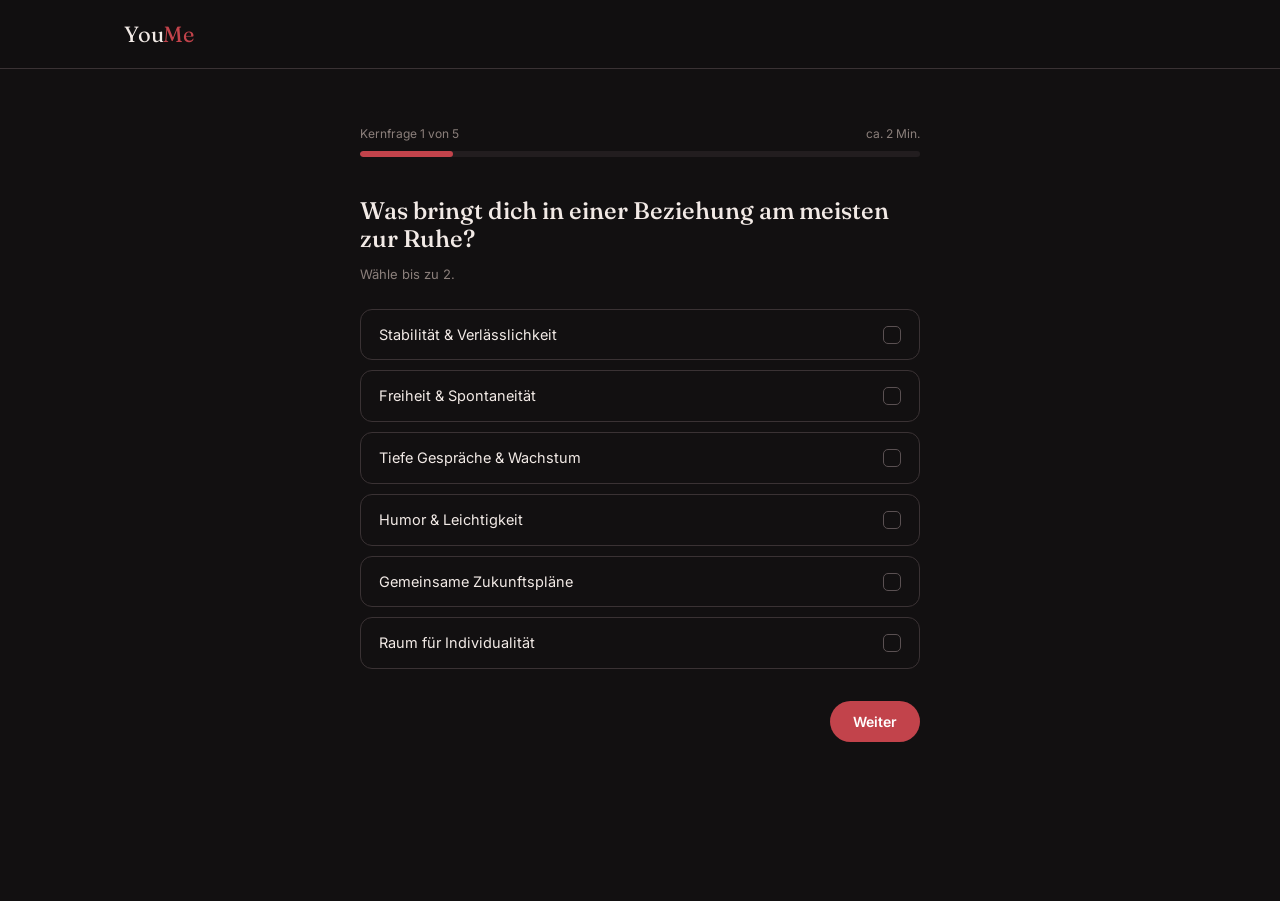
==== quiz.html @ bf7ffea5 "Add files via upload Website hinzugefügt" ====
<!DOCTYPE html>
<html lang="de">
<head>
<meta charset="UTF-8">
<meta name="viewport" content="width=device-width, initial-scale=1.0">
<title>Werte-Quiz – YouMe</title>
<link rel="stylesheet" href="styles.css">
</head>
<body>

<nav class="nav">
  <div class="wrap">
    <a href="index.html" class="nav-logo">You<span>Me</span></a>
  </div>
</nav>

<div class="quiz-shell">
  <div class="quiz-card">

    <div class="quiz-progress-label">
      <span>Kernfrage <span class="current">1</span> von 5</span>
      <span>ca. 2 Min.</span>
    </div>
    <div class="progress-track"><div class="progress-fill"></div></div>

    <div class="quiz-step active" data-step="q1">
      <h2>Was bringt dich in einer Beziehung am meisten zur Ruhe?</h2>
      <p class="quiz-hint">Wähle bis zu 2.</p>
      <div class="options" data-max="2">
        <div class="option" data-value="stabilitaet"><span>Stabilität & Verlässlichkeit</span><span class="box"></span></div>
        <div class="option" data-value="freiheit"><span>Freiheit & Spontaneität</span><span class="box"></span></div>
        <div class="option" data-value="gespraeche"><span>Tiefe Gespräche & Wachstum</span><span class="box"></span></div>
        <div class="option" data-value="humor"><span>Humor & Leichtigkeit</span><span class="box"></span></div>
        <div class="option" data-value="zukunft"><span>Gemeinsame Zukunftspläne</span><span class="box"></span></div>
        <div class="option" data-value="individualitaet"><span>Raum für Individualität</span><span class="box"></span></div>
      </div>
      <div class="quiz-actions">
        <span></span>
        <button class="btn btn-accent" onclick="nextStep()">Weiter</button>
      </div>
    </div>

    <div class="quiz-step" data-step="q2">
      <h2>Wie gehst du am liebsten in einen Streit — und wieder raus?</h2>
      <p class="quiz-hint">Wähle bis zu 2.</p>
      <div class="options" data-max="2">
        <div class="option" data-value="direkt"><span>Direkt ansprechen, sofort klären</span><span class="box"></span></div>
        <div class="option" data-value="abstand"><span>Erst kurz Abstand, dann reden</span><span class="box"></span></div>
        <div class="option" data-value="humor2"><span>Mit Humor die Spannung lösen</span><span class="box"></span></div>
        <div class="option" data-value="schriftlich"><span>Gedanken erst aufschreiben</span><span class="box"></span></div>
      </div>
      <div class="quiz-actions">
        <button class="btn btn-ghost" onclick="prevStep()">Zurück</button>
        <button class="btn btn-accent" onclick="nextStep()">Weiter</button>
      </div>
    </div>

    <div class="quiz-step" data-step="q3">
      <h2>Wie sehr lädst du dich in Gesellschaft von anderen auf?</h2>
      <p class="quiz-hint">Wähle die Aussage, die am ehesten passt.</p>
      <div class="options" data-max="1">
        <div class="option" data-value="allein"><span>Ich brauche viel Zeit allein</span><span class="box"></span></div>
        <div class="option" data-value="mix"><span>Ein gesunder Mix aus beidem</span><span class="box"></span></div>
        <div class="option" data-value="gesellschaft"><span>Ich blühe in Gesellschaft auf</span><span class="box"></span></div>
      </div>
      <div class="quiz-actions">
        <button class="btn btn-ghost" onclick="prevStep()">Zurück</button>
        <button class="btn btn-accent" onclick="nextStep()">Weiter</button>
      </div>
    </div>

    <div class="quiz-step" data-step="q4">
      <h2>Was soll dein:e Wunschpartner:in auf jeden Fall mitbringen?</h2>
      <p class="quiz-hint">Wähle bis zu 2.</p>
      <div class="options" data-max="2">
        <div class="option" data-value="bodenstaendig"><span>Bodenständig & verlässlich</span><span class="box"></span></div>
        <div class="option" data-value="abenteuerlustig"><span>Abenteuerlustig & spontan</span><span class="box"></span></div>
        <div class="option" data-value="reflektiert"><span>Nachdenklich & reflektiert</span><span class="box"></span></div>
        <div class="option" data-value="verspielt"><span>Verspielt & humorvoll</span><span class="box"></span></div>
        <div class="option" data-value="zielstrebig"><span>Zielstrebig, klare Vorstellungen</span><span class="box"></span></div>
      </div>
      <div class="quiz-actions">
        <button class="btn btn-ghost" onclick="prevStep()">Zurück</button>
        <button class="btn btn-accent" onclick="nextStep()">Weiter</button>
      </div>
    </div>

    <div class="quiz-step" data-step="q5">
      <h2>Was ist dein größtes Zukunfts-Ziel gerade?</h2>
      <p class="quiz-hint">Wähle bis zu 2.</p>
      <div class="options" data-max="2">
        <div class="option" data-value="karriere"><span>Beruflich wachsen</span><span class="box"></span></div>
        <div class="option" data-value="familie"><span>Familie gründen</span><span class="box"></span></div>
        <div class="option" data-value="reisen"><span>Die Welt sehen</span><span class="box"></span></div>
        <div class="option" data-value="ruhe"><span>Innere Ruhe finden</span><span class="box"></span></div>
      </div>
      <div class="quiz-actions">
        <button class="btn btn-ghost" onclick="prevStep()">Zurück</button>
        <button class="btn btn-accent" onclick="nextStep()">Fertig</button>
      </div>
    </div>

    <div class="quiz-step" data-step="result">
      <div class="quiz-result">
        <h2>Kern-Fragen geschafft.</h2>
        <p>Als Nächstes geht's an ein paar geführte Prompts und dein Video-Intro — dann steht dein
          Profil. Die restlichen Vertiefungsfragen kannst du dir nach der ersten Nutzungswoche
          freischalten.</p>
        <a href="profil.html" class="btn btn-accent">Zum Profil</a>
      </div>
    </div>

  </div>
</div>

<script src="script.js"></script>
</body>
</html>
---- styles.css ----
@import url('https://fonts.googleapis.com/css2?family=Fraunces:ital,opsz,wght@0,9..144,400;0,9..144,500;0,9..144,600;1,9..144,500&family=Inter:wght@400;500;600;700&display=swap');

:root {
  --bg: #121011;
  --surface: #181516;
  --surface-neutral: #221D1F;
  --surface-warm: #2B1E20;
  --text-primary: #F2EAE6;
  --text-secondary: #B7ACA7;
  --text-muted: #8B7F7B;
  --border: #3A3234;
  --border-muted: #5A5052;
  --accent: #C2434B;
  --accent-soft: rgba(194, 67, 75, 0.12);
  --danger: #E8624A;
  --chip-bg: #F2EAE6;
  --chip-text: #171314;
  --radius: 16px;
  --max-width: 1080px;
}

* { box-sizing: border-box; }

html { scroll-behavior: smooth; }

body {
  margin: 0;
  background: var(--bg);
  color: var(--text-primary);
  font-family: 'Inter', sans-serif;
  line-height: 1.5;
  -webkit-font-smoothing: antialiased;
}

h1, h2, h3, .display {
  font-family: 'Fraunces', serif;
  font-weight: 500;
  line-height: 1.15;
  margin: 0;
}

a { color: inherit; text-decoration: none; }

.wrap { max-width: var(--max-width); margin: 0 auto; padding: 0 24px; }

/* ---------- Nav ---------- */
.nav {
  position: sticky; top: 0; z-index: 50;
  background: rgba(18, 16, 17, 0.85);
  backdrop-filter: blur(10px);
  border-bottom: 1px solid var(--border);
}
.nav .wrap { display: flex; align-items: center; justify-content: space-between; height: 68px; }
.nav-logo { font-family: 'Fraunces', serif; font-size: 22px; letter-spacing: -0.01em; }
.nav-logo span { color: var(--accent); }
.nav-links { display: flex; align-items: center; gap: 28px; font-size: 14px; color: var(--text-secondary); }
.nav-links a:hover { color: var(--text-primary); }
.btn {
  display: inline-flex; align-items: center; justify-content: center;
  padding: 11px 22px; border-radius: 999px; font-size: 14px; font-weight: 600;
  font-family: 'Inter', sans-serif; border: 1px solid transparent; cursor: pointer;
  transition: transform 0.15s ease, opacity 0.15s ease;
}
.btn:hover { transform: translateY(-1px); }
.btn-accent { background: var(--accent); color: #fff; }
.btn-accent:hover { opacity: 0.92; }
.btn-ghost { background: transparent; color: var(--text-primary); border-color: var(--border); }
.btn-ghost:hover { border-color: var(--text-secondary); }
.btn-block { width: 100%; }

/* ---------- Hero ---------- */
.hero { padding: 96px 0 72px; }
.hero-eyebrow {
  display: inline-flex; align-items: center; gap: 8px;
  font-size: 12px; text-transform: uppercase; letter-spacing: 0.14em;
  color: var(--accent); font-weight: 600; margin-bottom: 22px;
}
.hero h1 { font-size: clamp(38px, 6vw, 64px); max-width: 780px; }
.hero h1 em { font-style: italic; color: var(--accent); }
.hero p.lead { font-size: 18px; color: var(--text-secondary); max-width: 520px; margin: 22px 0 34px; }
.hero-ctas { display: flex; gap: 14px; flex-wrap: wrap; margin-bottom: 64px; }

/* Signature: rotating prompt cards */
.prompt-stack { position: relative; height: 220px; max-width: 560px; }
.prompt-card {
  position: absolute; inset: 0;
  background: var(--surface-warm); border: 1px solid var(--border);
  border-radius: var(--radius); padding: 28px 32px;
  display: flex; flex-direction: column; justify-content: center;
  opacity: 0; transform: translateY(10px);
  animation: promptCycle 12s infinite;
}
.prompt-card p { font-family: 'Fraunces', serif; font-style: italic; font-size: 21px; margin: 0 0 14px; }
.prompt-card span { font-size: 12px; text-transform: uppercase; letter-spacing: 0.1em; color: var(--accent); font-weight: 600; }
.prompt-card:nth-child(1) { animation-delay: 0s; }
.prompt-card:nth-child(2) { animation-delay: 4s; }
.prompt-card:nth-child(3) { animation-delay: 8s; }
@keyframes promptCycle {
  0% { opacity: 0; transform: translateY(10px); }
  4% { opacity: 1; transform: translateY(0); }
  29% { opacity: 1; transform: translateY(0); }
  33% { opacity: 0; transform: translateY(-10px); }
  100% { opacity: 0; }
}
@media (prefers-reduced-motion: reduce) {
  .prompt-card { animation: none; opacity: 1; position: relative; margin-bottom: 12px; }
}

/* ---------- Feature grid ---------- */
.section { padding: 72px 0; border-top: 1px solid var(--border); }
.section-head { max-width: 560px; margin-bottom: 48px; }
.section-head .eyebrow { color: var(--accent); font-size: 12px; text-transform: uppercase; letter-spacing: 0.12em; font-weight: 600; }
.section-head h2 { font-size: clamp(28px, 4vw, 38px); margin-top: 10px; }
.section-head p { color: var(--text-secondary); margin-top: 14px; }

.grid-3 { display: grid; grid-template-columns: repeat(3, 1fr); gap: 24px; }
@media (max-width: 860px) { .grid-3 { grid-template-columns: 1fr; } }

.feature-card {
  background: var(--surface); border: 1px solid var(--border); border-radius: var(--radius);
  padding: 28px;
}
.feature-card .num { font-family: 'Fraunces', serif; font-size: 14px; color: var(--accent); margin-bottom: 16px; }
.feature-card h3 { font-size: 19px; margin-bottom: 10px; }
.feature-card p { color: var(--text-secondary); font-size: 14px; margin: 0; }

/* ---------- Auth forms ---------- */
.auth-shell { min-height: calc(100vh - 68px); display: flex; align-items: center; justify-content: center; padding: 48px 24px; }
.auth-card {
  width: 100%; max-width: 420px; background: var(--surface); border: 1px solid var(--border);
  border-radius: var(--radius); padding: 40px 36px;
}
.auth-card h1 { font-size: 26px; margin-bottom: 8px; }
.auth-card .sub { color: var(--text-secondary); font-size: 14px; margin-bottom: 30px; }
.field { margin-bottom: 18px; }
.field label { display: block; font-size: 13px; color: var(--text-secondary); margin-bottom: 6px; }
.field input {
  width: 100%; padding: 12px 14px; border-radius: 10px; border: 1px solid var(--border);
  background: rgba(255,255,255,0.03); color: var(--text-primary); font-family: 'Inter', sans-serif; font-size: 14px;
}
.field input:focus { outline: 2px solid var(--accent); outline-offset: 1px; border-color: var(--accent); }
.check-row { display: flex; align-items: flex-start; gap: 10px; font-size: 12.5px; color: var(--text-secondary); margin: 20px 0; }
.check-row input { margin-top: 3px; }
.auth-foot { text-align: center; font-size: 13px; color: var(--text-secondary); margin-top: 22px; }
.error-msg { color: var(--danger); font-size: 12.5px; margin-top: 6px; display: none; }
.field.invalid input { border-color: var(--danger); }
.field.invalid .error-msg { display: block; }

/* ---------- Quiz ---------- */
.quiz-shell { min-height: calc(100vh - 68px); padding: 56px 24px 80px; }
.quiz-card { max-width: 560px; margin: 0 auto; }
.quiz-progress-label { display: flex; justify-content: space-between; font-size: 12px; color: var(--text-muted); margin-bottom: 8px; }
.progress-track { height: 6px; background: var(--surface-neutral); border-radius: 999px; overflow: hidden; margin-bottom: 40px; }
.progress-fill { height: 100%; background: var(--accent); border-radius: 999px; transition: width 0.3s ease; width: 10%; }
.quiz-step { display: none; }
.quiz-step.active { display: block; animation: fadeIn 0.25s ease; }
@keyframes fadeIn { from { opacity: 0; transform: translateY(6px);} to { opacity: 1; transform: translateY(0);} }
.quiz-step h2 { font-size: 24px; margin-bottom: 8px; }
.quiz-hint { color: var(--text-muted); font-size: 13px; margin-bottom: 24px; }
.options { display: flex; flex-direction: column; gap: 10px; margin-bottom: 32px; }
.option {
  display: flex; align-items: center; justify-content: space-between;
  padding: 14px 18px; border-radius: 12px; border: 1px solid var(--border);
  cursor: pointer; font-size: 14.5px; background: transparent;
}
.option.selected { border-color: var(--accent); background: var(--accent-soft); }
.option .box { width: 18px; height: 18px; border-radius: 5px; border: 1px solid var(--border-muted); flex-shrink: 0; display: flex; align-items: center; justify-content: center; }
.option.selected .box { background: var(--accent); border-color: var(--accent); }
.quiz-actions { display: flex; justify-content: space-between; gap: 12px; }
.quiz-result { text-align: center; }
.quiz-result h2 { font-size: 30px; margin-bottom: 14px; }
.quiz-result p { color: var(--text-secondary); max-width: 420px; margin: 0 auto 30px; }

/* ---------- Profile ---------- */
.profile-shell { padding: 48px 24px 80px; }
.profile-card { max-width: 400px; margin: 0 auto; background: var(--surface); border: 1px solid var(--border); border-radius: 24px; overflow: hidden; }
.profile-photo {
  height: 320px; background: linear-gradient(160deg, #1c1718, #241c1d);
  display: flex; align-items: flex-end; padding: 20px; position: relative;
}
.profile-photo .badge { position: absolute; top: 16px; left: 16px; background: rgba(0,0,0,0.5); color: #fff; font-size: 11px; padding: 5px 10px; border-radius: 999px; }
.profile-photo .name { font-size: 26px; }
.profile-photo .loc { color: var(--text-secondary); font-size: 13px; margin-top: 4px; }
.profile-body { padding: 24px; }
.profile-prompt { background: var(--surface-warm); border-radius: 14px; padding: 18px 20px; margin-bottom: 22px; }
.profile-prompt .label { font-size: 10px; text-transform: uppercase; letter-spacing: 0.08em; color: var(--accent); font-weight: 600; }
.profile-prompt p { font-family: 'Fraunces', serif; font-style: italic; font-size: 17px; margin-top: 6px; }
.trait-row { margin-bottom: 12px; }
.trait-row .label { display: flex; justify-content: space-between; font-size: 12.5px; color: var(--text-secondary); margin-bottom: 5px; }
.trait-bar { height: 6px; background: var(--surface-neutral); border-radius: 999px; overflow: hidden; }
.trait-bar span { display: block; height: 100%; background: var(--accent); border-radius: 999px; }
.tags { display: flex; flex-wrap: wrap; gap: 8px; margin-top: 18px; }
.tag { background: var(--surface-warm); color: var(--accent); font-size: 12px; font-weight: 600; padding: 6px 12px; border-radius: 999px; }

/* ---------- Legal pages ---------- */
.legal-shell { padding: 56px 24px 80px; }
.legal-card { max-width: 720px; margin: 0 auto; }
.legal-card h1 { font-size: 32px; margin-bottom: 18px; }
.legal-notice {
  background: var(--surface-warm); border: 1px solid var(--border); border-radius: 12px;
  padding: 16px 20px; font-size: 13px; color: var(--text-secondary); margin-bottom: 36px;
}
.legal-card h2 { font-size: 18px; margin: 32px 0 10px; }
.legal-card p, .legal-card li { color: var(--text-secondary); font-size: 14.5px; line-height: 1.7; }

/* ---------- Footer ---------- */
footer { border-top: 1px solid var(--border); padding: 40px 0; }
footer .wrap { display: flex; flex-wrap: wrap; justify-content: space-between; gap: 20px; align-items: center; }
footer .links { display: flex; gap: 22px; font-size: 13px; color: var(--text-muted); }
footer .links a:hover { color: var(--text-primary); }
footer .copy { font-size: 13px; color: var(--text-muted); }
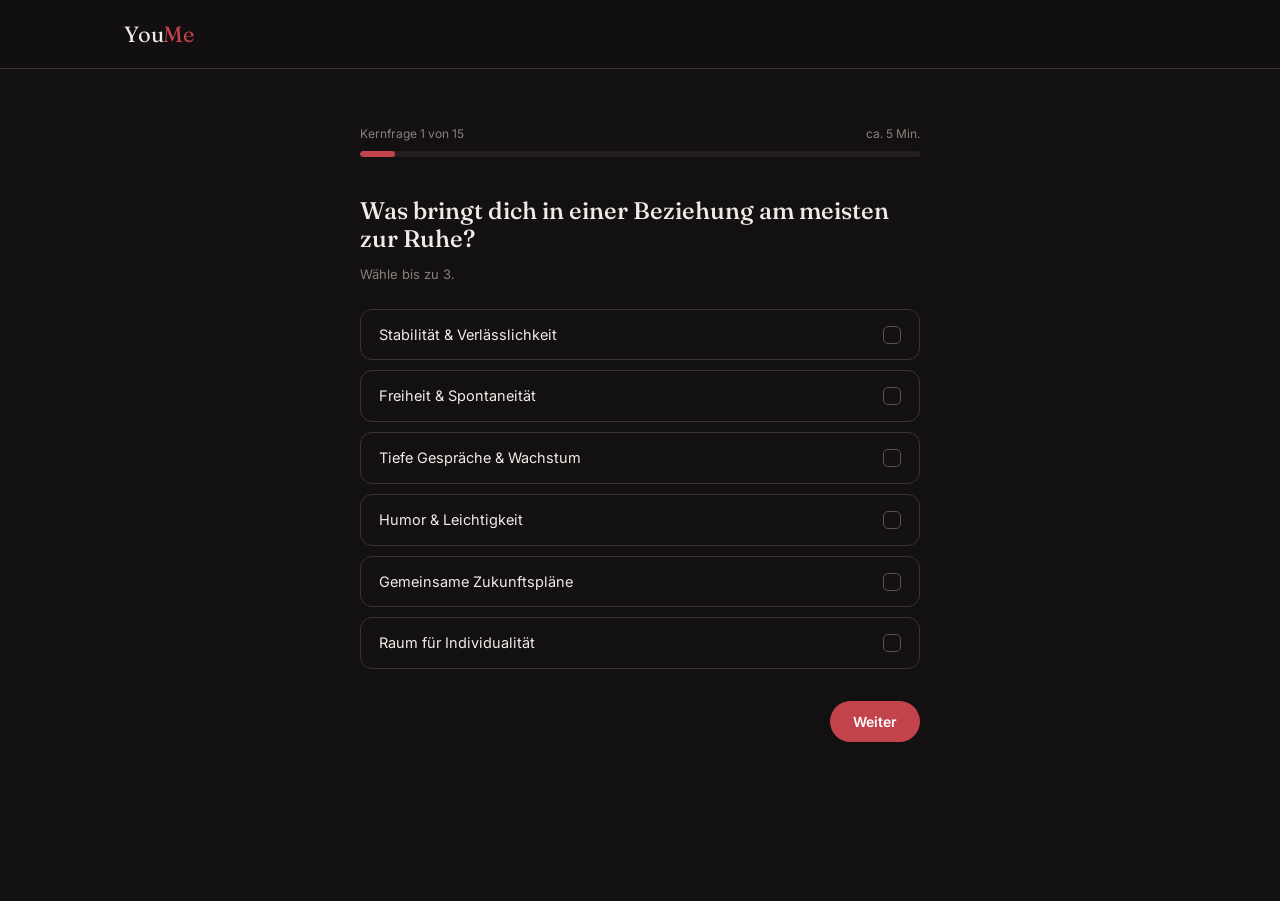
==== commit 1bc97548: "Add files via upload Website Version 02" ====
--- a/quiz.html
+++ b/quiz.html
@@ -18,15 +18,16 @@
   <div class="quiz-card">
 
     <div class="quiz-progress-label">
-      <span>Kernfrage <span class="current">1</span> von 5</span>
-      <span>ca. 2 Min.</span>
+      <span>Kernfrage <span class="current">1</span> von 15</span>
+      <span>ca. 5 Min.</span>
     </div>
     <div class="progress-track"><div class="progress-fill"></div></div>
 
+    <!-- Werte & Lebensziele -->
     <div class="quiz-step active" data-step="q1">
       <h2>Was bringt dich in einer Beziehung am meisten zur Ruhe?</h2>
-      <p class="quiz-hint">Wähle bis zu 2.</p>
-      <div class="options" data-max="2">
+      <p class="quiz-hint">Wähle bis zu 3.</p>
+      <div class="options" data-max="3">
         <div class="option" data-value="stabilitaet"><span>Stabilität & Verlässlichkeit</span><span class="box"></span></div>
         <div class="option" data-value="freiheit"><span>Freiheit & Spontaneität</span><span class="box"></span></div>
         <div class="option" data-value="gespraeche"><span>Tiefe Gespräche & Wachstum</span><span class="box"></span></div>
@@ -34,78 +35,185 @@
         <div class="option" data-value="zukunft"><span>Gemeinsame Zukunftspläne</span><span class="box"></span></div>
         <div class="option" data-value="individualitaet"><span>Raum für Individualität</span><span class="box"></span></div>
       </div>
-      <div class="quiz-actions">
-        <span></span>
-        <button class="btn btn-accent" onclick="nextStep()">Weiter</button>
-      </div>
+      <div class="quiz-actions"><span></span><button class="btn btn-accent" onclick="nextStep()">Weiter</button></div>
     </div>
 
     <div class="quiz-step" data-step="q2">
-      <h2>Wie gehst du am liebsten in einen Streit — und wieder raus?</h2>
-      <p class="quiz-hint">Wähle bis zu 2.</p>
-      <div class="options" data-max="2">
-        <div class="option" data-value="direkt"><span>Direkt ansprechen, sofort klären</span><span class="box"></span></div>
-        <div class="option" data-value="abstand"><span>Erst kurz Abstand, dann reden</span><span class="box"></span></div>
-        <div class="option" data-value="humor2"><span>Mit Humor die Spannung lösen</span><span class="box"></span></div>
-        <div class="option" data-value="schriftlich"><span>Gedanken erst aufschreiben</span><span class="box"></span></div>
-      </div>
-      <div class="quiz-actions">
-        <button class="btn btn-ghost" onclick="prevStep()">Zurück</button>
-        <button class="btn btn-accent" onclick="nextStep()">Weiter</button>
-      </div>
+      <h2>Was ist dein größtes Zukunfts-Ziel gerade?</h2>
+      <p class="quiz-hint">Wähle bis zu 3.</p>
+      <div class="options" data-max="3">
+        <div class="option" data-value="karriere"><span>Beruflich wachsen</span><span class="box"></span></div>
+        <div class="option" data-value="familie"><span>Familie gründen</span><span class="box"></span></div>
+        <div class="option" data-value="reisen"><span>Die Welt sehen</span><span class="box"></span></div>
+        <div class="option" data-value="ruhe"><span>Innere Ruhe finden</span><span class="box"></span></div>
+      </div>
+      <div class="quiz-actions"><button class="btn btn-ghost" onclick="prevStep()">Zurück</button><button class="btn btn-accent" onclick="nextStep()">Weiter</button></div>
     </div>
 
     <div class="quiz-step" data-step="q3">
-      <h2>Wie sehr lädst du dich in Gesellschaft von anderen auf?</h2>
-      <p class="quiz-hint">Wähle die Aussage, die am ehesten passt.</p>
-      <div class="options" data-max="1">
-        <div class="option" data-value="allein"><span>Ich brauche viel Zeit allein</span><span class="box"></span></div>
-        <div class="option" data-value="mix"><span>Ein gesunder Mix aus beidem</span><span class="box"></span></div>
-        <div class="option" data-value="gesellschaft"><span>Ich blühe in Gesellschaft auf</span><span class="box"></span></div>
-      </div>
-      <div class="quiz-actions">
-        <button class="btn btn-ghost" onclick="prevStep()">Zurück</button>
-        <button class="btn btn-accent" onclick="nextStep()">Weiter</button>
-      </div>
-    </div>
-
+      <h2>Wie wichtig ist dir ein gemeinsamer Kinderwunsch?</h2>
+      <p class="quiz-hint">Wähle die Aussage, die am ehesten passt.</p>
+      <div class="options" data-max="1">
+        <div class="option" data-value="ja"><span>Ja, klar — das ist mir wichtig</span><span class="box"></span></div>
+        <div class="option" data-value="vielleicht"><span>Vielleicht später, noch offen</span><span class="box"></span></div>
+        <div class="option" data-value="eher_nicht"><span>Eher nicht</span><span class="box"></span></div>
+        <div class="option" data-value="offen"><span>Völlig offen, kein Muss</span><span class="box"></span></div>
+      </div>
+      <div class="quiz-actions"><button class="btn btn-ghost" onclick="prevStep()">Zurück</button><button class="btn btn-accent" onclick="nextStep()">Weiter</button></div>
+    </div>
+
+    <!-- Bindungsstil & Nähe -->
     <div class="quiz-step" data-step="q4">
+      <h2>Wie viel Nähe brauchst du im Alltag einer Beziehung?</h2>
+      <p class="quiz-hint">Wähle die Aussage, die am ehesten passt.</p>
+      <div class="options" data-max="1">
+        <div class="option" data-value="viel_zeit"><span>Viel gemeinsame Zeit</span><span class="box"></span></div>
+        <div class="option" data-value="ausgewogen"><span>Ein ausgewogener Mix</span><span class="box"></span></div>
+        <div class="option" data-value="freiraum"><span>Viel eigener Freiraum</span><span class="box"></span></div>
+      </div>
+      <div class="quiz-actions"><button class="btn btn-ghost" onclick="prevStep()">Zurück</button><button class="btn btn-accent" onclick="nextStep()">Weiter</button></div>
+    </div>
+
+    <div class="quiz-step" data-step="q5">
+      <h2>Was gibt dir am meisten Sicherheit in einer Beziehung?</h2>
+      <p class="quiz-hint">Wähle bis zu 3.</p>
+      <div class="options" data-max="3">
+        <div class="option" data-value="ehrlichkeit"><span>Ehrlichkeit, auch bei Unangenehmem</span><span class="box"></span></div>
+        <div class="option" data-value="verlaesslichkeit"><span>Verlässliche Absprachen</span><span class="box"></span></div>
+        <div class="option" data-value="naehe2"><span>Körperliche Nähe</span><span class="box"></span></div>
+        <div class="option" data-value="worte"><span>Worte der Bestätigung</span><span class="box"></span></div>
+      </div>
+      <div class="quiz-actions"><button class="btn btn-ghost" onclick="prevStep()">Zurück</button><button class="btn btn-accent" onclick="nextStep()">Weiter</button></div>
+    </div>
+
+    <div class="quiz-step" data-step="q6">
       <h2>Was soll dein:e Wunschpartner:in auf jeden Fall mitbringen?</h2>
-      <p class="quiz-hint">Wähle bis zu 2.</p>
-      <div class="options" data-max="2">
+      <p class="quiz-hint">Wähle bis zu 3.</p>
+      <div class="options" data-max="3">
         <div class="option" data-value="bodenstaendig"><span>Bodenständig & verlässlich</span><span class="box"></span></div>
         <div class="option" data-value="abenteuerlustig"><span>Abenteuerlustig & spontan</span><span class="box"></span></div>
         <div class="option" data-value="reflektiert"><span>Nachdenklich & reflektiert</span><span class="box"></span></div>
         <div class="option" data-value="verspielt"><span>Verspielt & humorvoll</span><span class="box"></span></div>
         <div class="option" data-value="zielstrebig"><span>Zielstrebig, klare Vorstellungen</span><span class="box"></span></div>
       </div>
-      <div class="quiz-actions">
-        <button class="btn btn-ghost" onclick="prevStep()">Zurück</button>
-        <button class="btn btn-accent" onclick="nextStep()">Weiter</button>
-      </div>
-    </div>
-
-    <div class="quiz-step" data-step="q5">
-      <h2>Was ist dein größtes Zukunfts-Ziel gerade?</h2>
-      <p class="quiz-hint">Wähle bis zu 2.</p>
-      <div class="options" data-max="2">
-        <div class="option" data-value="karriere"><span>Beruflich wachsen</span><span class="box"></span></div>
-        <div class="option" data-value="familie"><span>Familie gründen</span><span class="box"></span></div>
-        <div class="option" data-value="reisen"><span>Die Welt sehen</span><span class="box"></span></div>
-        <div class="option" data-value="ruhe"><span>Innere Ruhe finden</span><span class="box"></span></div>
-      </div>
-      <div class="quiz-actions">
-        <button class="btn btn-ghost" onclick="prevStep()">Zurück</button>
-        <button class="btn btn-accent" onclick="nextStep()">Fertig</button>
-      </div>
+      <div class="quiz-actions"><button class="btn btn-ghost" onclick="prevStep()">Zurück</button><button class="btn btn-accent" onclick="nextStep()">Weiter</button></div>
+    </div>
+
+    <!-- Alltag & Lebensstil -->
+    <div class="quiz-step" data-step="q7">
+      <h2>Wie sieht dein Ideal-Wochenende aus?</h2>
+      <p class="quiz-hint">Wähle bis zu 3.</p>
+      <div class="options" data-max="3">
+        <div class="option" data-value="natur"><span>Raus in die Natur</span><span class="box"></span></div>
+        <div class="option" data-value="ausgehen"><span>Ausgehen, Leute treffen</span><span class="box"></span></div>
+        <div class="option" data-value="couch"><span>Couch, Film, Ruhe</span><span class="box"></span></div>
+        <div class="option" data-value="projekt"><span>An einem Projekt arbeiten</span><span class="box"></span></div>
+      </div>
+      <div class="quiz-actions"><button class="btn btn-ghost" onclick="prevStep()">Zurück</button><button class="btn btn-accent" onclick="nextStep()">Weiter</button></div>
+    </div>
+
+    <div class="quiz-step" data-step="q8">
+      <h2>Planst du lieber im Voraus oder eher spontan?</h2>
+      <p class="quiz-hint">Wähle die Aussage, die am ehesten passt.</p>
+      <div class="options" data-max="1">
+        <div class="option" data-value="plane"><span>Plane lieber im Voraus</span><span class="box"></span></div>
+        <div class="option" data-value="mix2"><span>Mix aus beidem</span><span class="box"></span></div>
+        <div class="option" data-value="spontan"><span>Bin spontan</span><span class="box"></span></div>
+      </div>
+      <div class="quiz-actions"><button class="btn btn-ghost" onclick="prevStep()">Zurück</button><button class="btn btn-accent" onclick="nextStep()">Weiter</button></div>
+    </div>
+
+    <div class="quiz-step" data-step="q9">
+      <h2>Wie wichtig ist dir ein gesunder Lebensstil (Sport, Ernährung)?</h2>
+      <p class="quiz-hint">Wähle die Aussage, die am ehesten passt.</p>
+      <div class="options" data-max="1">
+        <div class="option" data-value="sehr"><span>Sehr wichtig, fester Bestandteil</span><span class="box"></span></div>
+        <div class="option" data-value="etwas"><span>Ganz gut, aber kein Muss</span><span class="box"></span></div>
+        <div class="option" data-value="unwichtig"><span>Eher unwichtig</span><span class="box"></span></div>
+      </div>
+      <div class="quiz-actions"><button class="btn btn-ghost" onclick="prevStep()">Zurück</button><button class="btn btn-accent" onclick="nextStep()">Weiter</button></div>
+    </div>
+
+    <!-- Kommunikation & Konflikt -->
+    <div class="quiz-step" data-step="q10">
+      <h2>Wie gehst du am liebsten in einen Streit — und wieder raus?</h2>
+      <p class="quiz-hint">Wähle bis zu 3.</p>
+      <div class="options" data-max="3">
+        <div class="option" data-value="direkt"><span>Direkt ansprechen, sofort klären</span><span class="box"></span></div>
+        <div class="option" data-value="abstand"><span>Erst kurz Abstand, dann reden</span><span class="box"></span></div>
+        <div class="option" data-value="humor2"><span>Mit Humor die Spannung lösen</span><span class="box"></span></div>
+        <div class="option" data-value="schriftlich"><span>Gedanken erst aufschreiben</span><span class="box"></span></div>
+      </div>
+      <div class="quiz-actions"><button class="btn btn-ghost" onclick="prevStep()">Zurück</button><button class="btn btn-accent" onclick="nextStep()">Weiter</button></div>
+    </div>
+
+    <div class="quiz-step" data-step="q11">
+      <h2>Wie zeigst du am liebsten Zuneigung?</h2>
+      <p class="quiz-hint">Wähle bis zu 3.</p>
+      <div class="options" data-max="3">
+        <div class="option" data-value="worte2"><span>Liebevolle Worte</span><span class="box"></span></div>
+        <div class="option" data-value="taten"><span>Kleine Taten & Gesten</span><span class="box"></span></div>
+        <div class="option" data-value="zeit"><span>Gemeinsame Zeit</span><span class="box"></span></div>
+        <div class="option" data-value="beruehrung"><span>Körperliche Nähe</span><span class="box"></span></div>
+        <div class="option" data-value="geschenke"><span>Kleine Geschenke</span><span class="box"></span></div>
+      </div>
+      <div class="quiz-actions"><button class="btn btn-ghost" onclick="prevStep()">Zurück</button><button class="btn btn-accent" onclick="nextStep()">Weiter</button></div>
+    </div>
+
+    <div class="quiz-step" data-step="q12">
+      <h2>Wie offen gehst du mit Gefühlen um?</h2>
+      <p class="quiz-hint">Wähle die Aussage, die am ehesten passt.</p>
+      <div class="options" data-max="1">
+        <div class="option" data-value="sehr_offen"><span>Sehr offen, spreche vieles direkt an</span><span class="box"></span></div>
+        <div class="option" data-value="teils"><span>Kommt auf die Situation an</span><span class="box"></span></div>
+        <div class="option" data-value="zurueckhaltend"><span>Eher zurückhaltend</span><span class="box"></span></div>
+      </div>
+      <div class="quiz-actions"><button class="btn btn-ghost" onclick="prevStep()">Zurück</button><button class="btn btn-accent" onclick="nextStep()">Weiter</button></div>
+    </div>
+
+    <!-- Freizeit & Soziales -->
+    <div class="quiz-step" data-step="q13">
+      <h2>Wie sehr lädst du dich in Gesellschaft von anderen auf?</h2>
+      <p class="quiz-hint">Wähle die Aussage, die am ehesten passt.</p>
+      <div class="options" data-max="1">
+        <div class="option" data-value="allein"><span>Ich brauche viel Zeit allein</span><span class="box"></span></div>
+        <div class="option" data-value="mix"><span>Ein gesunder Mix aus beidem</span><span class="box"></span></div>
+        <div class="option" data-value="gesellschaft"><span>Ich blühe in Gesellschaft auf</span><span class="box"></span></div>
+      </div>
+      <div class="quiz-actions"><button class="btn btn-ghost" onclick="prevStep()">Zurück</button><button class="btn btn-accent" onclick="nextStep()">Weiter</button></div>
+    </div>
+
+    <div class="quiz-step" data-step="q14">
+      <h2>Was machst du am liebsten in deiner Freizeit?</h2>
+      <p class="quiz-hint">Wähle bis zu 3.</p>
+      <div class="options" data-max="3">
+        <div class="option" data-value="sport2"><span>Sport & Bewegung</span><span class="box"></span></div>
+        <div class="option" data-value="kultur"><span>Kunst, Musik, Kultur</span><span class="box"></span></div>
+        <div class="option" data-value="kochen2"><span>Kochen & Genießen</span><span class="box"></span></div>
+        <div class="option" data-value="lesen2"><span>Lesen & Ruhe</span><span class="box"></span></div>
+        <div class="option" data-value="reisen2"><span>Reisen & Entdecken</span><span class="box"></span></div>
+      </div>
+      <div class="quiz-actions"><button class="btn btn-ghost" onclick="prevStep()">Zurück</button><button class="btn btn-accent" onclick="nextStep()">Weiter</button></div>
+    </div>
+
+    <div class="quiz-step" data-step="q15">
+      <h2>Was ist dir wichtiger: viele Freundschaften oder Zweisamkeit?</h2>
+      <p class="quiz-hint">Wähle die Aussage, die am ehesten passt.</p>
+      <div class="options" data-max="1">
+        <div class="option" data-value="freunde"><span>Ein großer, aktiver Freundeskreis</span><span class="box"></span></div>
+        <div class="option" data-value="beides2"><span>Beides gleich wichtig</span><span class="box"></span></div>
+        <div class="option" data-value="zweisamkeit"><span>Wenige, enge Menschen reichen</span><span class="box"></span></div>
+      </div>
+      <div class="quiz-actions"><button class="btn btn-ghost" onclick="prevStep()">Zurück</button><button class="btn btn-accent" onclick="nextStep()">Fertig</button></div>
     </div>
 
     <div class="quiz-step" data-step="result">
       <div class="quiz-result">
-        <h2>Kern-Fragen geschafft.</h2>
+        <h2>Alle 15 Kernfragen geschafft.</h2>
         <p>Als Nächstes geht's an ein paar geführte Prompts und dein Video-Intro — dann steht dein
-          Profil. Die restlichen Vertiefungsfragen kannst du dir nach der ersten Nutzungswoche
-          freischalten.</p>
+          Profil. Nach der ersten Nutzungswoche schalten wir dir außerdem 25 optionale
+          Vertiefungsfragen frei (Intimität, Gewohnheiten, Vorlieben) — die machen deinen
+          Kompatibilitäts-Score mit der Zeit noch genauer, sind aber komplett freiwillig.</p>
         <a href="profil.html" class="btn btn-accent">Zum Profil</a>
       </div>
     </div>
--- a/styles.css
+++ b/styles.css
@@ -192,6 +192,49 @@
 .tags { display: flex; flex-wrap: wrap; gap: 8px; margin-top: 18px; }
 .tag { background: var(--surface-warm); color: var(--accent); font-size: 12px; font-weight: 600; padding: 6px 12px; border-radius: 999px; }
 
+.thumb-row { display: flex; gap: 6px; padding: 10px 24px 0; }
+.thumb { flex: 1; aspect-ratio: 1; border-radius: 10px; cursor: pointer; opacity: 0.85; transition: opacity 0.15s ease; }
+.thumb:hover { opacity: 1; }
+.thumb-1 { background: linear-gradient(150deg, #2b1e20, #442a2d); }
+.thumb-2 { background: linear-gradient(150deg, #1c2420, #2a3d34); }
+.thumb-3 { background: linear-gradient(150deg, #241c2e, #3a2d4a); }
+.thumb-4 { background: linear-gradient(150deg, #2e241c, #4a3a2a); }
+.thumb-5 { background: linear-gradient(150deg, #1c1f2e, #2a324a); }
+
+.video-placeholder {
+  height: 160px; border-radius: 14px; background: linear-gradient(160deg, #1c1718, #241c1d);
+  display: flex; flex-direction: column; align-items: center; justify-content: center; gap: 10px;
+  color: var(--text-muted); font-size: 12px;
+}
+.play-btn {
+  width: 46px; height: 46px; border-radius: 999px; background: rgba(255,255,255,0.9);
+  color: #171314; display: flex; align-items: center; justify-content: center; font-size: 16px; padding-left: 3px;
+}
+
+/* ---------- Lightbox ---------- */
+.lightbox {
+  position: fixed; inset: 0; background: rgba(8, 6, 6, 0.96); z-index: 100;
+  display: none; align-items: center; justify-content: center;
+}
+.lightbox.open { display: flex; }
+.lb-photo {
+  width: min(90vw, 420px); height: min(70vh, 560px); border-radius: 18px;
+  transition: opacity 0.2s ease;
+}
+.lb-close {
+  position: absolute; top: 20px; right: 20px; background: rgba(255,255,255,0.1); color: #fff;
+  border: none; width: 40px; height: 40px; border-radius: 999px; font-size: 16px; cursor: pointer;
+}
+.lb-arrow {
+  position: absolute; top: 50%; transform: translateY(-50%); background: rgba(255,255,255,0.1); color: #fff;
+  border: none; width: 44px; height: 44px; border-radius: 999px; font-size: 24px; cursor: pointer;
+}
+.lb-prev { left: 16px; }
+.lb-next { right: 16px; }
+.lb-dots { position: absolute; bottom: 28px; display: flex; gap: 6px; }
+.lb-dots span { width: 6px; height: 6px; border-radius: 999px; background: rgba(255,255,255,0.3); }
+.lb-dots span.active { background: #fff; }
+
 /* ---------- Legal pages ---------- */
 .legal-shell { padding: 56px 24px 80px; }
 .legal-card { max-width: 720px; margin: 0 auto; }
